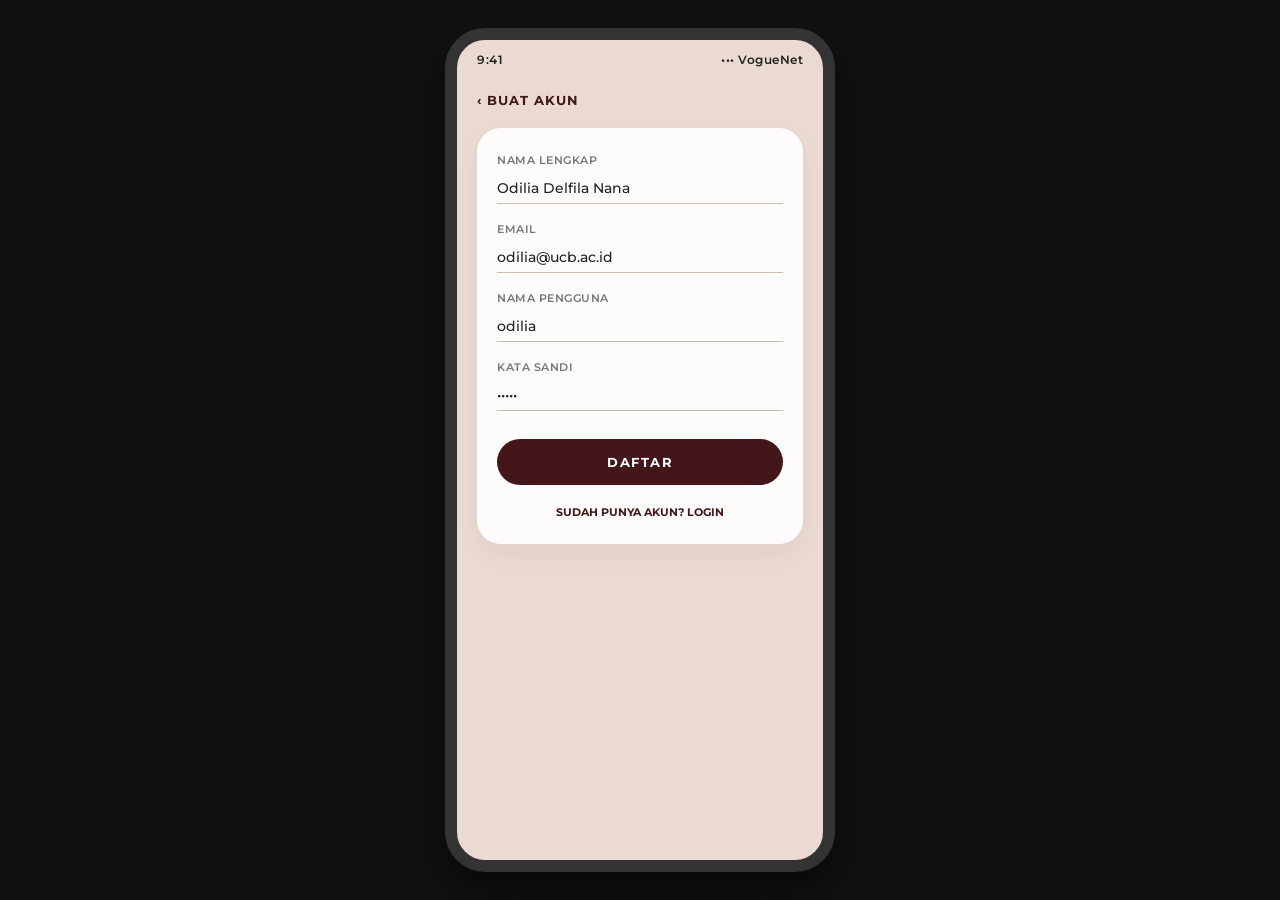
==== _!DOCTYPE html_.html @ 4b92748f "Add files via upload" ====
<!DOCTYPE html>
<html lang="id">
<head>
    <meta charset="UTF-8">
    <meta name="viewport" content="width=device-width, initial-scale=1.0">
    <title>VogueAura E-Commerce</title>
    <!-- Mengimpor Font Sesuai Desain Figma Premium -->
    <link rel="preconnect" href="https://fonts.googleapis.com">
    <link rel="preconnect" href="https://fonts.gstatic.com" crossorigin>
    <link href="https://fonts.googleapis.com/css2?family=Montserrat:wght@300;400;500;600;700&family=Playfair+Display:wght@400;600;700&display=swap" rel="stylesheet">
    
    <style>
        :root {
            --bg-color: #EADAD2;
            --primary-color: #43161A;
            --card-color: #ffffff;
            --text-dark: #222222;
            --text-muted: #777777;
            --font-serif: 'Playfair Display', serif;
            --font-sans: 'Montserrat', sans-serif;
        }

        * {
            box-sizing: border-box;
            margin: 0;
            padding: 0;
            font-family: var(--font-sans);
        }

        body {
            background-color: #111;
            display: flex;
            justify-content: center;
            align-items: center;
            min-height: 100vh;
        }

        /* Mockup Smartphone Frame */
        .phone-frame {
            width: 390px;
            height: 844px;
            background-color: var(--bg-color);
            border: 12px solid #333;
            border-radius: 40px;
            position: relative;
            overflow: hidden;
            display: flex;
            flex-direction: column;
            box-shadow: 0 20px 40px rgba(0,0,0,0.5);
        }

        /* Status Bar */
        .status-bar {
            padding: 12px 20px 5px 20px;
            display: flex;
            justify-content: space-between;
            font-size: 12px;
            font-weight: 600;
            color: var(--text-dark);
            z-index: 10;
            letter-spacing: 0.5px;
        }

        /* Container halaman dengan scroll internal */
        .page-content {
            flex-grow: 1;
            overflow-y: auto;
            padding: 20px;
            padding-bottom: 90px; 
        }

        .page-content::-webkit-scrollbar { width: 0px; }

        .page {
            display: none;
            flex-direction: column;
        }

        .page.active {
            display: flex;
        }

        /* --- UI COMPONENTS --- */
        .back-button {
            font-size: 13px;
            color: var(--primary-color);
            margin-bottom: 20px;
            font-weight: 700;
            cursor: pointer;
            text-transform: uppercase;
            letter-spacing: 1px;
            display: inline-block;
        }

        .logo-circle {
            width: 95px;
            height: 95px;
            background-color: var(--primary-color);
            border-radius: 50%;
            margin: 25px auto 15px auto;
            display: flex;
            justify-content: center;
            align-items: center;
            color: white;
            font-family: var(--font-serif);
            font-size: 36px;
            font-weight: 700;
        }

        .brand-name {
            text-align: center;
            font-family: var(--font-serif);
            font-size: 26px;
            color: var(--primary-color);
            letter-spacing: 2px;
            margin-bottom: 30px;
            font-weight: 700;
        }

        .card-form {
            background-color: rgba(255, 255, 255, 0.92);
            padding: 25px 20px;
            border-radius: 24px;
            box-shadow: 0 10px 25px rgba(67, 22, 26, 0.05);
        }

        .form-group {
            margin-bottom: 18px;
        }

        .form-group label {
            font-size: 11px;
            color: var(--text-muted);
            display: block;
            margin-bottom: 6px;
            font-weight: 600;
            letter-spacing: 0.5px;
            text-transform: uppercase;
        }

        .form-group input, .form-group select {
            width: 100%;
            border: none;
            border-bottom: 1.5px solid #D1BDB0;
            background: transparent;
            padding: 6px 0;
            font-size: 14px;
            outline: none;
            color: var(--text-dark);
            font-weight: 500;
        }

        .btn-main {
            width: 100%;
            background-color: var(--primary-color);
            color: white;
            border: none;
            padding: 15px;
            border-radius: 25px;
            font-weight: 700;
            font-size: 13px;
            cursor: pointer;
            margin-top: 10px;
            letter-spacing: 1.5px;
            text-transform: uppercase;
        }

        .switch-link {
            text-align: center;
            margin-top: 20px;
            font-size: 11px;
            color: var(--primary-color);
            font-weight: 700;
            cursor: pointer;
            text-transform: uppercase;
        }

        /* BERANDA PEMBELI */
        .app-header {
            display: flex;
            justify-content: space-between;
            align-items: center;
            padding-bottom: 15px;
        }

        .app-header h2 {
            font-family: var(--font-serif);
            font-size: 20px;
            color: var(--primary-color);
            font-weight: 700;
        }

        .banner-koleksi {
            width: 100%;
            height: 150px;
            border-radius: 20px;
            background-image: linear-gradient(rgba(0,0,0,0.25), rgba(0,0,0,0.45)), url('https://images.unsplash.com/photo-1490481651871-ab68de25d43d?w=500');
            background-size: cover;
            background-position: center;
            position: relative;
            margin-bottom: 20px;
        }

        .banner-text {
            position: absolute;
            bottom: 15px;
            left: 15px;
            color: white;
        }
        .banner-text h3 { font-family: var(--font-serif); font-size: 18px; font-weight: 700; }

        .filter-tabs {
            display: flex;
            gap: 8px;
            margin-bottom: 20px;
        }

        .tab {
            padding: 6px 14px;
            border: 1px solid var(--primary-color);
            border-radius: 20px;
            font-size: 11px;
            font-weight: 700;
            background: transparent;
            color: var(--primary-color);
            cursor: pointer;
        }

        .tab.active {
            background-color: var(--primary-color);
            color: white;
        }

        .product-grid {
            display: grid;
            grid-template-columns: 1fr 1fr;
            gap: 15px;
        }

        .product-card {
            background: white;
            border-radius: 20px;
            overflow: hidden;
            position: relative;
            cursor: pointer;
        }

        .product-img {
            width: 100%;
            height: 140px;
            background-size: cover;
            background-position: center;
        }

        .product-info { padding: 12px; }
        .product-info h4 { font-size: 12px; margin-bottom: 4px; font-weight: 600; }
        .product-info p { font-size: 13px; font-weight: 700; color: var(--primary-color); }

        /* DETAIL PRODUK */
        .detail-img {
            width: 100%;
            height: 260px;
            border-radius: 20px;
            background-size: cover;
            background-position: center;
            margin-bottom: 15px;
        }

        .detail-title { font-family: var(--font-serif); font-size: 22px; color: var(--primary-color); margin-bottom: 5px; font-weight: 700; }
        .detail-price { font-size: 18px; font-weight: 700; margin-bottom: 12px; }
        .detail-desc { font-size: 12px; color: var(--text-muted); line-height: 1.6; margin-bottom: 15px; }

        /* METODE PEMBAYARAN */
        .payment-methods {
            display: flex;
            gap: 10px;
            margin-bottom: 20px;
        }

        .method-btn {
            flex: 1;
            padding: 12px;
            border: 1px solid var(--primary-color);
            border-radius: 12px;
            background: white;
            font-size: 11px;
            font-weight: 700;
            cursor: pointer;
        }

        .method-btn.active {
            background-color: var(--primary-color);
            color: white;
        }

        /* ================= MANAGEMENT ADMIN CSS ================= */
        .admin-scroll-menu {
            display: flex;
            gap: 15px;
            margin-bottom: 15px;
            font-size: 12px;
            border-bottom: 1px solid rgba(0,0,0,0.05);
            padding-bottom: 5px;
            font-weight: 600;
        }

        .admin-menu-item { 
            color: var(--text-muted); 
            cursor: pointer; 
            white-space: nowrap; 
            padding-bottom: 5px; 
        }
        .admin-menu-item.active { 
            color: var(--primary-color); 
            font-weight: 700; 
            border-bottom: 2px solid var(--primary-color); 
        }

        .stat-card { background: white; border-radius: 20px; padding: 15px; margin-bottom: 15px; }
        .stat-value { font-size: 24px; font-weight: 700; color: var(--primary-color); margin-top: 5px; }
        
        .tx-item { display: flex; justify-content: space-between; align-items: center; padding: 12px 0; border-bottom: 1px solid #f8f8f8; }
        .tx-avatar { width: 34px; height: 34px; background-color: var(--primary-color); color: white; border-radius: 50%; display: flex; justify-content: center; align-items: center; font-size: 12px; font-weight: 700; }

        /* FIXED BOTTOM NAVIGATION BAR */
        .bottom-nav {
            position: absolute;
            bottom: 0;
            left: 0;
            width: 100%;
            height: 65px;
            background-color: var(--primary-color);
            display: none;
            justify-content: space-around;
            align-items: center;
            border-bottom-left-radius: 28px;
            border-bottom-right-radius: 28px;
            z-index: 100;
        }

        .nav-item { color: rgba(255,255,255,0.45); font-size: 20px; cursor: pointer; font-weight: 600; }
        .nav-item.active { color: white; }
        .nav-text-btn { font-size: 12px; text-transform: uppercase; letter-spacing: 1px; font-weight: 700; }
    </style>
</head>
<body>

    <div class="phone-frame">
        <!-- Status Bar -->
        <div class="status-bar">
            <span>9:41</span>
            <span>••• VogueNet</span>
        </div>

        <div class="page-content">

            <!-- ================= PAGE 1: REGISTER ================= -->
            <div id="page-register" class="page active">
                <div class="back-button">‹ Buat Akun</div>
                <div class="card-form">
                    <div class="form-group"><label>Nama Lengkap</label><input type="text" value="Odilia Delfila Nana"></div>
                    <div class="form-group"><label>Email</label><input type="email" value="odilia@ucb.ac.id"></div>
                    <div class="form-group"><label>Nama Pengguna</label><input type="text" value="odilia"></div>
                    <div class="form-group"><label>Kata Sandi</label><input type="password" value="12345"></div>
                    <button class="btn-main" onclick="navigateTo('page-login')">Daftar</button>
                    <div class="switch-link" onclick="navigateTo('page-login')">Sudah Punya Akun? Login</div>
                </div>
            </div>

            <!-- ================= PAGE 2: LOGIN ================= -->
            <div id="page-login" class="page">
                <div class="logo-circle">VA</div>
                <div class="brand-name">VogueAura</div>
                <div class="card-form">
                    <div class="form-group">
                        <label>Nama Pengguna</label>
                        <input type="text" id="login-username" placeholder="Masukkan 'admin' atau 'odilia'" value="odilia">
                    </div>
                    <div class="form-group">
                        <label>Kata Sandi</label>
                        <input type="password" value="12345">
                    </div>
                    <button class="btn-main" onclick="prosesLogin()">LOGIN</button>
                    <div class="switch-link" onclick="navigateTo('page-register')">Buat Akun</div>
                </div>
            </div>

            <!-- ================= PAGE 3: BERANDA ================= -->
            <div id="page-beranda" class="page">
                <div class="app-header">
                    <span style="font-size: 22px; color: var(--primary-color);">≡</span>
                    <h2>BERANDA</h2>
                    <span style="font-size: 20px; color: var(--primary-color);">⌕</span>
                </div>
                <div class="banner-koleksi">
                    <div class="banner-text">
                        <h3>Koleksi Eksklusif</h3>
                    </div>
                </div>
                <div class="filter-tabs">
                    <button class="tab active">POPULER</button>
                    <button class="tab">BARU</button>
                </div>
                
                <div class="product-grid">
                    <div class="product-card" onclick="bukaDetail('Gaun Midi Bunga', 'Rp. 580.000', 'https://images.unsplash.com/photo-1612336307429-8a898d10e223?w=400')">
                        <div class="product-img" style="background-image: url('https://images.unsplash.com/photo-1612336307429-8a898d10e223?w=400');"></div>
                        <div class="product-info"><h4>Gaun Midi Bunga</h4><p>Rp. 580.000</p></div>
                    </div>
                    <div class="product-card" onclick="bukaDetail('Set Blazer Klasik', 'Rp. 825.000', 'https://images.unsplash.com/photo-1593030761757-71fae45fa0e7?w=400')">
                        <div class="product-img" style="background-image: url('https://images.unsplash.com/photo-1593030761757-71fae45fa0e7?w=400');"></div>
                        <div class="product-info"><h4>Set Blazer Klasik</h4><p>Rp. 825.000</p></div>
                    </div>
                </div>
            </div>

            <!-- ================= PAGE 4: DETAIL PRODUK ================= -->
            <div id="page-detail" class="page">
                <div class="back-button" onclick="navigateTo('page-beranda')">‹ Kembali</div>
                <div id="detail-img-box" class="detail-img"></div>
                <div id="detail-title-text" class="detail-title">Nama Produk</div>
                <div id="detail-price-text" class="detail-price">Harga</div>
                <p class="detail-desc">Material kain premium pilihan dengan pengerjaan jahitan yang sangat rapi. Memberikan siluet anggun sekaligus nyaman dipakai.</p>
                
                <div class="card-form" style="padding: 15px; margin-bottom: 15px;">
                    <div class="form-group"><label>Pilih Ukuran</label><select><option>M</option><option>L</option></select></div>
                    <div class="form-group"><label>Jumlah Pembelian</label><input type="number" id="detail-qty" value="1" min="1"></div>
                </div>
                <button class="btn-main" onclick="tambahKeKeranjang()">TAMBAH KE KERANJANG</button>
            </div>

            <!-- ================= PAGE 5: KERANJANG BELANJA ================= -->
            <div id="page-keranjang" class="page">
                <div class="back-button" onclick="navigateTo('page-beranda')">‹ Belanja Lagi</div>
                <div class="card-form" style="margin-bottom: 20px;">
                    <h4 id="cart-item-title" style="font-size: 13px; font-weight: 700;">Belum Ada Produk</h4>
                    <p id="cart-item-qty" style="font-size: 12px; color: var(--text-muted); margin-bottom: 15px;">Jumlah: 0</p>
                    <hr style="border: 0; border-top: 1px solid #e2d3cb; margin-bottom: 15px;">
                    <div style="display: flex; justify-content: space-between; font-size: 12px; margin-bottom: 6px;"><span>Subtotal Produk</span><span id="cart-subtotal">Rp. 0</span></div>
                    <div style="display: flex; justify-content: space-between; font-size: 12px; margin-bottom: 6px;"><span>Biaya Pengiriman</span><span>Rp. 15.000</span></div>
                    <div style="display: flex; justify-content: space-between; font-size: 14px; font-weight: 700; margin-top: 12px; border-top: 1px dashed #ccc; padding-top: 10px;"><span>Total Tagihan</span><span id="cart-total">Rp. 0</span></div>
                </div>
                <button class="btn-main" id="btn-checkout-akses" onclick="navigateTo('page-pembayaran')" disabled style="opacity: 0.5;">LANJUT KE PEMBAYARAN</button>
            </div>

            <!-- ================= PAGE 6: PEMBAYARAN ================= -->
            <div id="page-pembayaran" class="page">
                <div class="back-button" onclick="navigateTo('page-keranjang')">‹ Kembali</div>
                <div class="payment-methods">
                    <button class="method-btn active">Google Pay</button>
                </div>
                <div class="card-form">
                    <div class="form-group"><label>Nomor Akun Pembayaran</label><input type="text" value="G-PAY-9831-2941"></div>
                    <div class="form-group"><label>Nama Penerima</label><input type="text" value="Odilia Delfila Nana"></div>
                    <div class="form-group"><label>Alamat Lengkap</label><input type="text" value="Kota Kupang, NTT"></div>
                    <button class="btn-main" onclick="selesaiTransaksi()">KONFIRMASI & SELESAI</button>
                </div>
            </div>

            <!-- ================= PAGE 7: DASHBOARD ADMIN ================= -->
            <div id="page-admin" class="page">
                <div class="app-header">
                    <h2 style="font-size: 18px; font-family: var(--font-serif);">VogueAura ADMIN</h2>
                    <span style="font-size: 16px;">🔔</span>
                </div>
                
                <div class="admin-scroll-menu">
                    <div id="sub-menu-dashboard" class="admin-menu-item active" onclick="switchSubAdmin('dashboard')">Ikhtisar Dasbor</div>
                    <div id="sub-menu-stok" class="admin-menu-item" onclick="switchSubAdmin('stok')">Kelola Stok</div>
                    <div id="sub-menu-laporan" class="admin-menu-item" onclick="switchSubAdmin('laporan')">Laporan Keuangan</div>
                </div>

                <!-- SUB-PAGE ADMIN 1: OVERVIEW -->
                <div id="admin-sub-dashboard" class="admin-sub-content">
                    <div class="stat-card">
                        <div style="display: flex; justify-content: space-between; font-size: 11px; font-weight:600; color: var(--text-muted);"><span>TOTAL PENJUALAN</span><span style="color: green;">+12%</span></div>
                        <div class="stat-value" id="admin-penjualan-text">Rp. 28.535.000</div>
                    </div>
                    
                    <div class="stat-card" style="border-left: 4px solid var(--primary-color);">
                        <h5 style="font-size: 12px; font-weight:700; color: var(--primary-color);" id="alert-title-stok">⚠️ Notifikasi Stok</h5>
                        <p style="font-size: 11px; color: var(--text-muted); margin-top: 2px;" id="stok-alert-text">Stok Set Blazer Klasik sisa 3 pcs (Kritis).</p>
                    </div>

                    <div class="card-form" style="background: white; padding: 15px;">
                        <h4 style="font-size: 12px; margin-bottom: 12px; font-weight:700; color: var(--primary-color);">Riwayat Masuk Transaksi (6 Orang)</h4>
                        <div id="admin-tx-list">
                            <!-- 5 Data Awal dengan Nama yang Ditentukan (Data ke-6 ditambahkan dinamis saat checkout atau langsung tampil) -->
                            <div class="tx-item">
                                <div style="display: flex; gap: 10px; align-items: center;">
                                    <div class="tx-avatar">I</div>
                                    <div>
                                        <h6 style="font-size:12px; font-weight:600;">Intan Ndolu</h6>
                                        <p style="font-size:10px; color:gray;">Set Blazer Klasik - #ORD-4820</p>
                                    </div>
                                </div>
                                <div style="text-align: right;">
                                    <h6 style="font-size:12px; font-weight:700;">Rp. 840.000</h6>
                                    <p style="font-size:10px; color: green; font-weight: 700;">Lunas</p>
                                </div>
                            </div>
                            <div class="tx-item">
                                <div style="display: flex; gap: 10px; align-items: center;">
                                    <div class="tx-avatar">E</div>
                                    <div>
                                        <h6 style="font-size:12px; font-weight:600;">Egriani Malelak</h6>
                                        <p style="font-size:10px; color:gray;">Gaun Midi Bunga - #ORD-4819</p>
                                    </div>
                                </div>
                                <div style="text-align: right;">
                                    <h6 style="font-size:12px; font-weight:700;">Rp. 595.000</h6>
                                    <p style="font-size:10px; color: green; font-weight: 700;">Lunas</p>
                                </div>
                            </div>
                            <div class="tx-item">
                                <div style="display: flex; gap: 10px; align-items: center;">
                                    <div class="tx-avatar">T</div>
                                    <div>
                                        <h6 style="font-size:12px; font-weight:600;">Treshly Taopan</h6>
                                        <p style="font-size:10px; color:gray;">Set Blazer Klasik - #ORD-4818</p>
                                    </div>
                                </div>
                                <div style="text-align: right;">
                                    <h6 style="font-size:12px; font-weight:700;">Rp. 840.000</h6>
                                    <p style="font-size:10px; color: green; font-weight: 700;">Lunas</p>
                                </div>
                            </div>
                            <div class="tx-item">
                                <div style="display: flex; gap: 10px; align-items: center;">
                                    <div class="tx-avatar">I</div>
                                    <div>
                                        <h6 style="font-size:12px; font-weight:600;">Imelda Baimetan</h6>
                                        <p style="font-size:10px; color:gray;">Gaun Midi Bunga - #ORD-4817</p>
                                    </div>
                                </div>
                                <div style="text-align: right;">
                                    <h6 style="font-size:12px; font-weight:700;">Rp. 595.000</h6>
                                    <p style="font-size:10px; color: green; font-weight: 700;">Lunas</p>
                                </div>
                            </div>
                            <div class="tx-item">
                                <div style="display: flex; gap: 10px; align-items: center;">
                                    <div class="tx-avatar">P</div>
                                    <div>
                                        <h6 style="font-size:12px; font-weight:600;">Paula Fuah</h6>
                                        <p style="font-size:10px; color:gray;">Set Blazer Klasik - #ORD-4816</p>
                                    </div>
                                </div>
                                <div style="text-align: right;">
                                    <h6 style="font-size:12px; font-weight:700;">Rp. 840.000</h6>
                                    <p style="font-size:10px; color: green; font-weight: 700;">Lunas</p>
                                </div>
                            </div>
                        </div>
                    </div>
                </div>

                <!-- SUB-PAGE ADMIN 2: KELOLA STOK -->
                <div id="admin-sub-stok" class="admin-sub-content" style="display: none;">
                    <div class="card-form" style="background: white; padding: 15px;">
                        <h4 style="font-size: 13px; margin-bottom: 15px; font-weight:700; color: var(--primary-color);">Ubah Jumlah Sediaan Barang</h4>
                        <div style="display: flex; justify-content: space-between; align-items: center; margin-bottom: 12px; border-bottom: 1px solid #f0e6e1; padding-bottom: 8px;">
                            <span style="font-size: 12px; font-weight: 600;">Gaun Midi Bunga</span>
                            <input type="number" id="stok-gaun" value="14" style="width: 60px; text-align: center; font-weight:700; border: 1px solid #ccc; border-radius: 6px; padding: 3px;">
                        </div>
                        <div style="display: flex; justify-content: space-between; align-items: center; margin-bottom: 12px; border-bottom: 1px solid #f0e6e1; padding-bottom: 8px;">
                            <span style="font-size: 12px; font-weight: 600;">Set Blazer Klasik</span>
                            <input type="number" id="stok-blazer" value="3" style="width: 60px; text-align: center; font-weight:700; border: 1px solid #ccc; border-radius: 6px; padding: 3px;">
                        </div>
                        <button class="btn-main" onclick="simpanStok()" style="padding: 10px; font-size: 11px;">SIMPAN PERUBAHAN</button>
                    </div>
                </div>

                <!-- SUB-PAGE ADMIN 3: LAPORAN -->
                <div id="admin-sub-laporan" class="admin-sub-content" style="display: none;">
                    <div class="stat-card" style="text-align: center;">
                        <p style="font-size: 12px; color: var(--text-muted); font-weight:600; margin-bottom: 15px;">GRAFIK OMSET BULANAN</p>
                        <div style="display: flex; justify-content: space-around; align-items: flex-end; height: 110px; padding: 10px; background: #faf5f2; border-radius: 12px;">
                            <div style="width: 25px; height: 45%; background: #c5a89e; border-radius: 4px 4px 0 0;"><span style="font-size: 8px; font-weight:600; color: white; display: block; margin-top: -15px;">Mei</span></div>
                            <div style="width: 25px; height: 85%; background: var(--primary-color); border-radius: 4px 4px 0 0;"><span style="font-size: 8px; font-weight:700; color: white; display: block; margin-top: -15px;">Juni</span></div>
                        </div>
                    </div>
                </div>
            </div>

        </div> <!-- Tutup Page Content -->

        <!-- FIXED BOTTOM NAVIGATION BAR -->
        <div id="global-nav" class="bottom-nav">
            <span class="nav-item active" id="nav-btn-home" onclick="clickNav('home')">⌂</span>
            <span class="nav-item" id="nav-btn-cart" onclick="clickNav('cart')">🛒</span>
            <span class="nav-item nav-text-btn" onclick="clickNav('logout')">Keluar 👤</span>
        </div>

    </div>

    <!-- LOGIC SYSTEM CONTROLLER -->
    <script>
        let produkTerpilih = { nama: '', harga: 0, img: '' };
        let keranjang = { nama: '', hargaSatuan: 0, qty: 0, total: 0 };
        let totalPenjualanAdmin = 28535000; 

        function navigateTo(pageId) {
            const pages = document.querySelectorAll('.page');
            pages.forEach(p => p.classList.remove('active'));
            
            document.getElementById(pageId).classList.add('active');

            const bottomNav = document.getElementById('global-nav');
            if (pageId === 'page-register' || pageId === 'page-login') {
                bottomNav.style.display = 'none';
            } else {
                bottomNav.style.display = 'flex';
            }
        }

        function prosesLogin() {
            const user = document.getElementById('login-username').value.trim().toLowerCase();
            
            if (user === 'admin') {
                navigateTo('page-admin');
                document.getElementById('nav-btn-home').style.display = 'none';
                document.getElementById('nav-btn-cart').style.display = 'none';
                switchSubAdmin('dashboard'); 
            } else {
                navigateTo('page-beranda');
                document.getElementById('nav-btn-home').style.display = 'inline';
                document.getElementById('nav-btn-cart').style.display = 'inline';
                resetNavHighlight('home');
            }
        }

        function bukaDetail(nama, harga, imgUrl) {
            produkTerpilih.nama = nama;
            produkTerpilih.harga = parseInt(harga.replace(/[^0-9]/g, ''));
            produkTerpilih.img = imgUrl;

            document.getElementById('detail-title-text').innerText = nama;
            document.getElementById('detail-price-text').innerText = harga;
            document.getElementById('detail-img-box').style.backgroundImage = `url('${imgUrl}')`;
            document.getElementById('detail-qty').value = 1;

            navigateTo('page-detail');
        }

        function tambahKeKeranjang() {
            const qty = parseInt(document.getElementById('detail-qty').value);
            keranjang.nama = produkTerpilih.nama;
            keranjang.hargaSatuan = produkTerpilih.harga;
            keranjang.qty = qty;
            keranjang.total = produkTerpilih.harga * qty;

            document.getElementById('cart-item-title').innerText = keranjang.nama;
            document.getElementById('cart-item-qty').innerText = "Jumlah: " + qty + " pcs";
            document.getElementById('cart-subtotal').innerText = "Rp. " + keranjang.total.toLocaleString('id-ID');
            document.getElementById('cart-total').innerText = "Rp. " + (keranjang.total + 15000).toLocaleString('id-ID');

            const btnCheckout = document.getElementById('btn-checkout-akses');
            btnCheckout.removeAttribute('disabled');
            btnCheckout.style.opacity = '1';

            navigateTo('page-keranjang');
            resetNavHighlight('cart');
        }

        function selesaiTransaksi() {
            alert('Pembayaran Berhasil! Data pesanan langsung diteruskan ke Dasbor Admin.');
            
            totalPenjualanAdmin += (keranjang.total + 15000);
            document.getElementById('admin-penjualan-text').innerText = "Rp. " + totalPenjualanAdmin.toLocaleString('id-ID');

            const txList = document.getElementById('admin-tx-list');
            const dataBaru = `
                <div class="tx-item">
                    <div style="display: flex; gap: 10px; align-items: center;">
                        <div class="tx-avatar" style="background-color: #43161A;">O</div>
                        <div>
                            <h6 style="font-size:12px; font-weight:600;">Odilia Delfila Nana</h6>
                            <p style="font-size:10px; color:gray;">${keranjang.nama} - #ORD-4821</p>
                        </div>
                    </div>
                    <div style="text-align: right;">
                        <h6 style="font-size:12px; font-weight:700;">Rp. ${(keranjang.total + 15000).toLocaleString('id-ID')}</h6>
                        <p style="font-size:10px; color: green; font-weight:700;">Lunas</p>
                    </div>
                </div>
            `;
            txList.insertAdjacentHTML('afterbegin', dataBaru);

            // Reset Keranjang
            document.getElementById('cart-item-title').innerText = "Belum Ada Produk";
            document.getElementById('cart-item-qty').innerText = "Jumlah: 0";
            document.getElementById('cart-subtotal').innerText = "Rp. 0";
            document.getElementById('cart-total').innerText = "Rp. 0";
            const btnCheckout = document.getElementById('btn-checkout-akses');
            btnCheckout.setAttribute('disabled', 'true');
            btnCheckout.style.opacity = '0.5';

            navigateTo('page-beranda');
            resetNavHighlight('home');
        }

        function switchSubAdmin(subMenu) {
            const subContents = document.querySelectorAll('.admin-sub-content');
            subContents.forEach(c => {
                c.style.display = 'none';
            });
            
            const menuItems = document.querySelectorAll('.admin-scroll-menu .admin-menu-item');
            menuItems.forEach(i => {
                i.classList.remove('active');
            });

            if (subMenu === 'dashboard') {
                document.getElementById('admin-sub-dashboard').style.display = 'block';
                document.getElementById('sub-menu-dashboard').classList.add('active');
            } else if (subMenu === 'stok') {
                document.getElementById('admin-sub-stok').style.display = 'block';
                document.getElementById('sub-menu-stok').classList.add('active');
            } else if (subMenu === 'laporan') {
                document.getElementById('admin-sub-laporan').style.display = 'block';
                document.getElementById('sub-menu-laporan').classList.add('active');
            }
        }

        function simpanStok() {
            const gaun = document.getElementById('stok-gaun').value;
            const blazer = document.getElementById('stok-blazer').value;
            alert(`Stok disimpan!\nGaun: ${gaun} pcs\nBlazer: ${blazer} pcs`);

            const alertTitle = document.getElementById('alert-title-stok');
            const alertText = document.getElementById('stok-alert-text');

            if (parseInt(gaun) < 5 || parseInt(blazer) < 5) {
                alertTitle.innerText = "⚠️ Peringatan Stok Kritis!";
                alertText.innerText = "Bahaya! Stok sediaan barang kurang dari 5 pcs. Segera restok.";
                alertText.style.color = "#43161A";
            } else {
                alertTitle.innerText = "✅ Stok Aman";
                alertText.innerText = "Seluruh jumlah ketersediaan produk fashion dalam kondisi mencukupi.";
                alertText.style.color = "green";
            }
            switchSubAdmin('dashboard');
        }

        function resetNavHighlight(activeMenu) {
            const items = document.querySelectorAll('.nav-item');
            items.forEach(i => i.classList.remove('active'));
            if (activeMenu === 'home') items[0].classList.add('active');
            if (activeMenu === 'cart') items[1].classList.add('active');
        }

        function clickNav(menu) {
            if (menu === 'home') {
                navigateTo('page-beranda');
                resetNavHighlight('home');
            } else if (menu === 'cart') {
                navigateTo('page-keranjang');
                resetNavHighlight('cart');
            } else if (menu === 'logout') {
                navigateTo('page-login');
            }
        }
    </script>
</body>
</html>
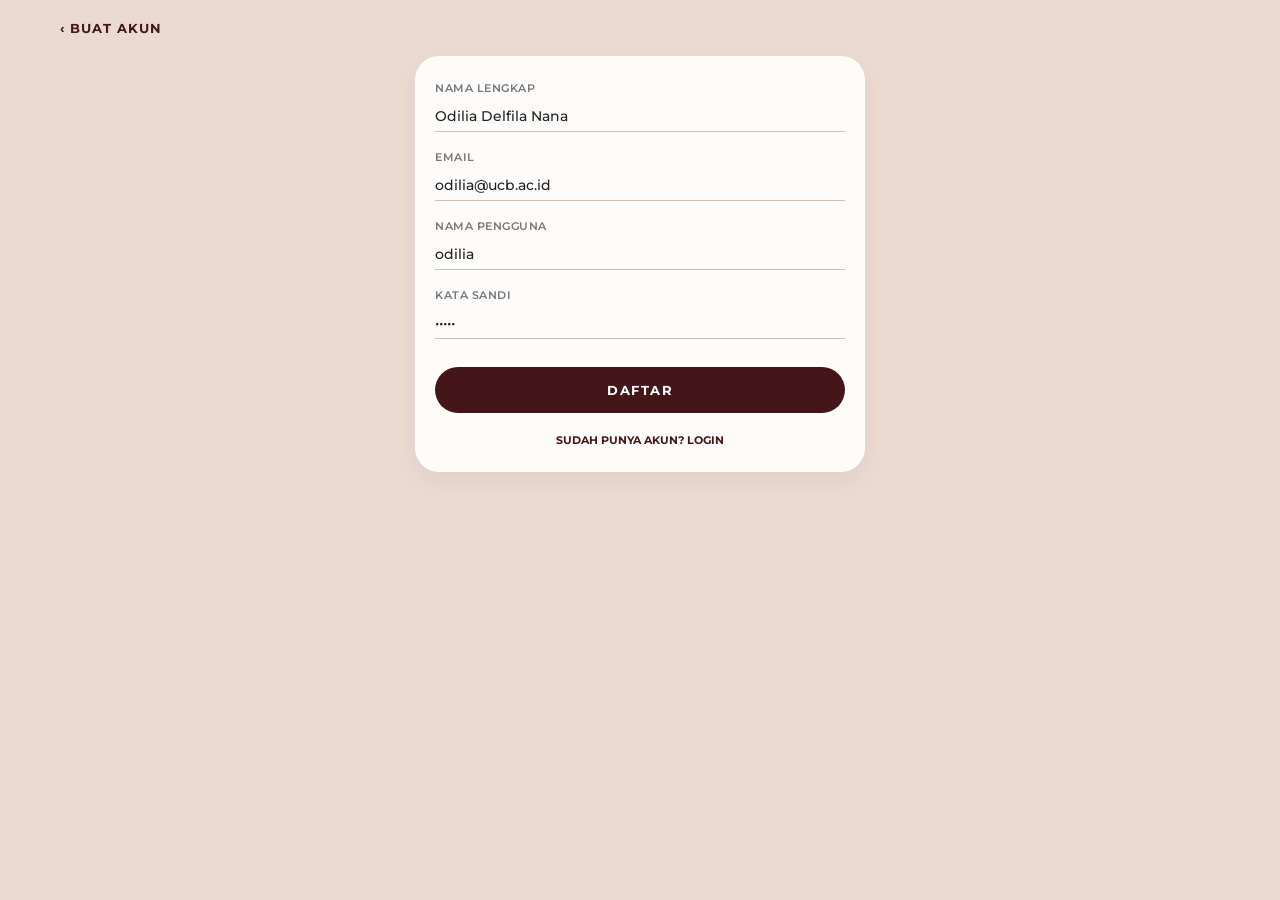
==== commit 245e9265: "Add files via upload" ====
--- a/_!DOCTYPE html_.html
+++ b/_!DOCTYPE html_.html
@@ -4,12 +4,17 @@
     <meta charset="UTF-8">
     <meta name="viewport" content="width=device-width, initial-scale=1.0">
     <title>VogueAura E-Commerce</title>
-    <!-- Mengimpor Font Sesuai Desain Figma Premium -->
+    
+    <!-- Bagian Kode Logo -->
+    <link rel="icon" type="image/png" href="aura-logo.png">
+    
+    <!-- Mengimpor Font Premium -->
     <link rel="preconnect" href="https://fonts.googleapis.com">
     <link rel="preconnect" href="https://fonts.gstatic.com" crossorigin>
     <link href="https://fonts.googleapis.com/css2?family=Montserrat:wght@300;400;500;600;700&family=Playfair+Display:wght@400;600;700&display=swap" rel="stylesheet">
     
     <style>
+        /* --- RESET & VARIABLES --- */
         :root {
             --bg-color: #EADAD2;
             --primary-color: #43161A;
@@ -19,7 +24,7 @@
             --font-serif: 'Playfair Display', serif;
             --font-sans: 'Montserrat', sans-serif;
         }
-
+        
         * {
             box-sizing: border-box;
             margin: 0;
@@ -27,60 +32,56 @@
             font-family: var(--font-sans);
         }
 
+        /* --- BASE STYLES (Tampilan Dasar / Mobile-First) --- */
         body {
-            background-color: #111;
-            display: flex;
-            justify-content: center;
-            align-items: center;
+            background-color: var(--bg-color);
+            color: var(--text-dark);
             min-height: 100vh;
-        }
-
-        /* Mockup Smartphone Frame */
-        .phone-frame {
-            width: 390px;
-            height: 844px;
-            background-color: var(--bg-color);
-            border: 12px solid #333;
-            border-radius: 40px;
-            position: relative;
-            overflow: hidden;
             display: flex;
             flex-direction: column;
-            box-shadow: 0 20px 40px rgba(0,0,0,0.5);
-        }
-
-        /* Status Bar */
-        .status-bar {
-            padding: 12px 20px 5px 20px;
-            display: flex;
-            justify-content: space-between;
-            font-size: 12px;
-            font-weight: 600;
-            color: var(--text-dark);
-            z-index: 10;
-            letter-spacing: 0.5px;
-        }
-
-        /* Container halaman dengan scroll internal */
-        .page-content {
+        }
+
+        /* Container utama sekarang memenuhi layar, namun memiliki batas maksimal di layar super lebar agar tidak terlalu melar */
+        .app-container {
+            width: 100%;
+            max-width: 1200px; 
+            margin: 0 auto;
+            padding: 20px;
+            padding-bottom: 90px; /* Jarak aman di mobile agar tidak tertutup nav */
             flex-grow: 1;
-            overflow-y: auto;
-            padding: 20px;
-            padding-bottom: 90px; 
-        }
-
-        .page-content::-webkit-scrollbar { width: 0px; }
-
+            display: flex;
+            flex-direction: column;
+        }
+        
         .page {
             display: none;
             flex-direction: column;
-        }
-
+            width: 100%;
+        }
         .page.active {
             display: flex;
         }
 
-        /* --- UI COMPONENTS --- */
+        /* --- NAVIGATION BAR --- */
+        /* Di HP: Navigasi nempel di bawah layar */
+        .bottom-nav {
+            position: fixed;
+            bottom: 0;
+            left: 0;
+            width: 100%;
+            height: 65px;
+            background-color: var(--primary-color);
+            display: none; /* diatur lewat JS */
+            justify-content: space-around;
+            align-items: center;
+            z-index: 100;
+            box-shadow: 0 -2px 10px rgba(0,0,0,0.1);
+        }
+        .nav-item { color: rgba(255,255,255,0.45); font-size: 20px; cursor: pointer; font-weight: 600; }
+        .nav-item.active { color: white; }
+        .nav-text-btn { font-size: 12px; text-transform: uppercase; letter-spacing: 1px; font-weight: 700; }
+
+        /* --- UI COMPONENTS (Responsive) --- */
         .back-button {
             font-size: 13px;
             color: var(--primary-color);
@@ -91,7 +92,6 @@
             letter-spacing: 1px;
             display: inline-block;
         }
-
         .logo-circle {
             width: 95px;
             height: 95px;
@@ -106,7 +106,6 @@
             font-size: 36px;
             font-weight: 700;
         }
-
         .brand-name {
             text-align: center;
             font-family: var(--font-serif);
@@ -116,18 +115,18 @@
             margin-bottom: 30px;
             font-weight: 700;
         }
-
         .card-form {
             background-color: rgba(255, 255, 255, 0.92);
             padding: 25px 20px;
             border-radius: 24px;
             box-shadow: 0 10px 25px rgba(67, 22, 26, 0.05);
-        }
-
+            width: 100%;
+            max-width: 450px; /* Form login/register tetap proporsional di tengah */
+            margin: 0 auto;
+        }
         .form-group {
             margin-bottom: 18px;
         }
-
         .form-group label {
             font-size: 11px;
             color: var(--text-muted);
@@ -137,7 +136,6 @@
             letter-spacing: 0.5px;
             text-transform: uppercase;
         }
-
         .form-group input, .form-group select {
             width: 100%;
             border: none;
@@ -149,7 +147,6 @@
             color: var(--text-dark);
             font-weight: 500;
         }
-
         .btn-main {
             width: 100%;
             background-color: var(--primary-color);
@@ -164,7 +161,9 @@
             letter-spacing: 1.5px;
             text-transform: uppercase;
         }
-
+        .btn-main:hover {
+            opacity: 0.9;
+        }
         .switch-link {
             text-align: center;
             margin-top: 20px;
@@ -175,48 +174,46 @@
             text-transform: uppercase;
         }
 
-        /* BERANDA PEMBELI */
+        /* --- BERANDA & GRID PRODUK (Sangat Responsif) --- */
         .app-header {
             display: flex;
             justify-content: space-between;
             align-items: center;
             padding-bottom: 15px;
-        }
-
+            border-bottom: 1px solid rgba(67, 22, 26, 0.1);
+            margin-bottom: 20px;
+        }
         .app-header h2 {
             font-family: var(--font-serif);
-            font-size: 20px;
+            font-size: 22px;
             color: var(--primary-color);
             font-weight: 700;
         }
-
         .banner-koleksi {
             width: 100%;
-            height: 150px;
+            height: 180px;
             border-radius: 20px;
-            background-image: linear-gradient(rgba(0,0,0,0.25), rgba(0,0,0,0.45)), url('https://images.unsplash.com/photo-1490481651871-ab68de25d43d?w=500');
+            background-image: linear-gradient(rgba(0,0,0,0.2), rgba(0,0,0,0.4)), url('https://images.unsplash.com/photo-1490481651871-ab68de25d43d?w=1000');
             background-size: cover;
             background-position: center;
             position: relative;
-            margin-bottom: 20px;
-        }
-
+            margin-bottom: 25px;
+        }
         .banner-text {
             position: absolute;
-            bottom: 15px;
-            left: 15px;
+            bottom: 20px;
+            left: 20px;
             color: white;
         }
-        .banner-text h3 { font-family: var(--font-serif); font-size: 18px; font-weight: 700; }
-
+        .banner-text h3 { font-family: var(--font-serif); font-size: 22px; font-weight: 700; }
+        
         .filter-tabs {
             display: flex;
             gap: 8px;
             margin-bottom: 20px;
         }
-
         .tab {
-            padding: 6px 14px;
+            padding: 8px 18px;
             border: 1px solid var(--primary-color);
             border-radius: 20px;
             font-size: 11px;
@@ -225,58 +222,65 @@
             color: var(--primary-color);
             cursor: pointer;
         }
-
         .tab.active {
             background-color: var(--primary-color);
             color: white;
         }
 
+        /* Grid Produk yang otomatis berubah kolomnya tergantung lebar layar */
         .product-grid {
             display: grid;
-            grid-template-columns: 1fr 1fr;
+            grid-template-columns: repeat(2, 1fr); /* 2 Kolom di HP */
             gap: 15px;
         }
-
         .product-card {
             background: white;
             border-radius: 20px;
             overflow: hidden;
             position: relative;
             cursor: pointer;
-        }
-
+            transition: transform 0.2s;
+        }
+        .product-card:hover {
+            transform: translateY(-5px);
+        }
         .product-img {
             width: 100%;
-            height: 140px;
+            height: 180px;
             background-size: cover;
             background-position: center;
         }
-
-        .product-info { padding: 12px; }
-        .product-info h4 { font-size: 12px; margin-bottom: 4px; font-weight: 600; }
-        .product-info p { font-size: 13px; font-weight: 700; color: var(--primary-color); }
-
-        /* DETAIL PRODUK */
+        .product-info { padding: 15px; }
+        .product-info h4 { font-size: 13px; margin-bottom: 6px; font-weight: 600; }
+        .product-info p { font-size: 14px; font-weight: 700; color: var(--primary-color); }
+        
+        /* DETAIL PRODUK (Responsive) */
+        .detail-container {
+            display: flex;
+            flex-direction: column;
+            gap: 20px;
+        }
         .detail-img {
             width: 100%;
-            height: 260px;
+            height: 300px;
             border-radius: 20px;
             background-size: cover;
             background-position: center;
-            margin-bottom: 15px;
-        }
-
-        .detail-title { font-family: var(--font-serif); font-size: 22px; color: var(--primary-color); margin-bottom: 5px; font-weight: 700; }
-        .detail-price { font-size: 18px; font-weight: 700; margin-bottom: 12px; }
-        .detail-desc { font-size: 12px; color: var(--text-muted); line-height: 1.6; margin-bottom: 15px; }
-
-        /* METODE PEMBAYARAN */
+        }
+        .detail-content {
+            display: flex;
+            flex-direction: column;
+        }
+        .detail-title { font-family: var(--font-serif); font-size: 24px; color: var(--primary-color); margin-bottom: 5px; font-weight: 700; }
+        .detail-price { font-size: 20px; font-weight: 700; margin-bottom: 12px; }
+        .detail-desc { font-size: 13px; color: var(--text-muted); line-height: 1.6; margin-bottom: 20px; }
+        
+        /* PEMBAYARAN */
         .payment-methods {
             display: flex;
             gap: 10px;
             margin-bottom: 20px;
         }
-
         .method-btn {
             flex: 1;
             padding: 12px;
@@ -287,312 +291,302 @@
             font-weight: 700;
             cursor: pointer;
         }
-
         .method-btn.active {
             background-color: var(--primary-color);
             color: white;
         }
-
-        /* ================= MANAGEMENT ADMIN CSS ================= */
+        
+        /* MANAGEMENT ADMIN */
         .admin-scroll-menu {
             display: flex;
-            gap: 15px;
-            margin-bottom: 15px;
-            font-size: 12px;
+            gap: 20px;
+            margin-bottom: 20px;
+            font-size: 13px;
             border-bottom: 1px solid rgba(0,0,0,0.05);
-            padding-bottom: 5px;
+            padding-bottom: 8px;
             font-weight: 600;
         }
-
         .admin-menu-item { 
             color: var(--text-muted); 
             cursor: pointer; 
             white-space: nowrap; 
-            padding-bottom: 5px; 
+            padding-bottom: 8px; 
         }
         .admin-menu-item.active { 
             color: var(--primary-color); 
             font-weight: 700; 
             border-bottom: 2px solid var(--primary-color); 
         }
-
-        .stat-card { background: white; border-radius: 20px; padding: 15px; margin-bottom: 15px; }
-        .stat-value { font-size: 24px; font-weight: 700; color: var(--primary-color); margin-top: 5px; }
+        .admin-dashboard-grid {
+            display: grid;
+            grid-template-columns: 1fr;
+            gap: 15px;
+        }
+        .stat-card { background: white; border-radius: 20px; padding: 20px; }
+        .stat-value { font-size: 26px; font-weight: 700; color: var(--primary-color); margin-top: 5px; }
         
         .tx-item { display: flex; justify-content: space-between; align-items: center; padding: 12px 0; border-bottom: 1px solid #f8f8f8; }
-        .tx-avatar { width: 34px; height: 34px; background-color: var(--primary-color); color: white; border-radius: 50%; display: flex; justify-content: center; align-items: center; font-size: 12px; font-weight: 700; }
-
-        /* FIXED BOTTOM NAVIGATION BAR */
-        .bottom-nav {
-            position: absolute;
-            bottom: 0;
-            left: 0;
-            width: 100%;
-            height: 65px;
-            background-color: var(--primary-color);
-            display: none;
-            justify-content: space-around;
-            align-items: center;
-            border-bottom-left-radius: 28px;
-            border-bottom-right-radius: 28px;
-            z-index: 100;
-        }
-
-        .nav-item { color: rgba(255,255,255,0.45); font-size: 20px; cursor: pointer; font-weight: 600; }
-        .nav-item.active { color: white; }
-        .nav-text-btn { font-size: 12px; text-transform: uppercase; letter-spacing: 1px; font-weight: 700; }
+        .tx-avatar { width: 36px; height: 36px; background-color: var(--primary-color); color: white; border-radius: 50%; display: flex; justify-content: center; align-items: center; font-size: 12px; font-weight: 700; }
+
+        /* ====================================================
+           MEDIA QUERIES: LAYOUT PENYESUAIAN DESKTOP (Layar Lebar)
+           ==================================================== */
+        @media (min-width: 768px) {
+            /* 1. Grid Produk Menjadi 4 Kolom di Laptop/Desktop */
+            .product-grid {
+                grid-template-columns: repeat(4, 1fr);
+                gap: 20px;
+            }
+
+            /* 2. Banner Atas Menjadi Lebih Lebar dan Mewah */
+            .banner-koleksi {
+                height: 250px;
+            }
+
+            /* 3. Detail Produk Menjadi Kiri-Kanan (Split Screen) */
+            .detail-container {
+                flex-direction: row;
+                gap: 40px;
+                align-items: flex-start;
+            }
+            .detail-img {
+                flex: 1;
+                height: 450px;
+            }
+            .detail-content {
+                flex: 1;
+            }
+
+            /* 4. Dasbor Admin Menjadi Grid 2 Kolom */
+            .admin-dashboard-grid {
+                grid-template-columns: 1fr 1fr;
+                gap: 20px;
+            }
+
+            /* 5. Navigasi Bawah Menempel di Sisi Atas Layar (Seperti Website Desktop Profesional) */
+            .bottom-nav {
+                position: static; /* Lepas dari penempel bawah */
+                height: 70px;
+                background-color: var(--primary-color);
+                display: none; /* Diatur JS */
+                order: -1; /* Pindahkan posisi ke paling atas halaman */
+                padding: 0 40px;
+                margin-bottom: 20px;
+                border-radius: 15px;
+            }
+            
+            .app-container {
+                padding-bottom: 20px; /* Kembalikan padding normal karena nav tidak lagi di bawah */
+            }
+        }
     </style>
 </head>
 <body>
 
-    <div class="phone-frame">
-        <!-- Status Bar -->
-        <div class="status-bar">
-            <span>9:41</span>
-            <span>••• VogueNet</span>
+    <!-- CONTAINER UTAMA (Selalu Responsif) -->
+    <div class="app-container">
+        
+        <!-- TOP NAVIGATION BAR (Desktop) / BOTTOM (Mobile) -->
+        <div id="global-nav" class="bottom-nav">
+            <span class="nav-item active" id="nav-btn-home" onclick="clickNav('home')">⌂ Beranda</span>
+            <span class="nav-item" id="nav-btn-cart" onclick="clickNav('cart')">🛒 Keranjang</span>
+            <span class="nav-item nav-text-btn" onclick="clickNav('logout')">Keluar 👤</span>
         </div>
 
-        <div class="page-content">
-
-            <!-- ================= PAGE 1: REGISTER ================= -->
-            <div id="page-register" class="page active">
-                <div class="back-button">‹ Buat Akun</div>
-                <div class="card-form">
-                    <div class="form-group"><label>Nama Lengkap</label><input type="text" value="Odilia Delfila Nana"></div>
-                    <div class="form-group"><label>Email</label><input type="email" value="odilia@ucb.ac.id"></div>
-                    <div class="form-group"><label>Nama Pengguna</label><input type="text" value="odilia"></div>
-                    <div class="form-group"><label>Kata Sandi</label><input type="password" value="12345"></div>
-                    <button class="btn-main" onclick="navigateTo('page-login')">Daftar</button>
-                    <div class="switch-link" onclick="navigateTo('page-login')">Sudah Punya Akun? Login</div>
-                </div>
-            </div>
-
-            <!-- ================= PAGE 2: LOGIN ================= -->
-            <div id="page-login" class="page">
-                <div class="logo-circle">VA</div>
-                <div class="brand-name">VogueAura</div>
-                <div class="card-form">
-                    <div class="form-group">
-                        <label>Nama Pengguna</label>
-                        <input type="text" id="login-username" placeholder="Masukkan 'admin' atau 'odilia'" value="odilia">
+        <!-- AREA KONTEN -->
+        <!-- ================= PAGE 1: REGISTER ================= -->
+        <div id="page-register" class="page active">
+            <div class="back-button">‹ Buat Akun</div>
+            <div class="card-form">
+                <div class="form-group"><label>Nama Lengkap</label><input type="text" value="Odilia Delfila Nana"></div>
+                <div class="form-group"><label>Email</label><input type="email" value="odilia@ucb.ac.id"></div>
+                <div class="form-group"><label>Nama Pengguna</label><input type="text" value="odilia"></div>
+                <div class="form-group"><label>Kata Sandi</label><input type="password" value="12345"></div>
+                <button class="btn-main" onclick="navigateTo('page-login')">Daftar</button>
+                <div class="switch-link" onclick="navigateTo('page-login')">Sudah Punya Akun? Login</div>
+            </div>
+        </div>
+
+        <!-- ================= PAGE 2: LOGIN ================= -->
+        <div id="page-login" class="page">
+            <div class="logo-circle">VA</div>
+            <div class="brand-name">VogueAura</div>
+            <div class="card-form">
+                <div class="form-group">
+                    <label>Nama Pengguna</label>
+                    <input type="text" id="login-username" placeholder="Masukkan 'admin' atau 'odilia'" value="odilia">
+                </div>
+                <div class="form-group">
+                    <label>Kata Sandi</label>
+                    <input type="password" value="12345">
+                </div>
+                <button class="btn-main" onclick="prosesLogin()">LOGIN</button>
+                <div class="switch-link" onclick="navigateTo('page-register')">Buat Akun</div>
+            </div>
+        </div>
+
+        <!-- ================= PAGE 3: BERANDA ================= -->
+        <div id="page-beranda" class="page">
+            <div class="app-header">
+                <span style="font-size: 22px; color: var(--primary-color); cursor: pointer;">≡ Menu</span>
+                <h2>VOGUEAURA</h2>
+                <span style="font-size: 20px; color: var(--primary-color); cursor: pointer;">⌕ Cari</span>
+            </div>
+            
+            <div class="banner-koleksi">
+                <div class="banner-text">
+                    <h3>Koleksi Eksklusif Baru</h3>
+                </div>
+            </div>
+            
+            <div class="filter-tabs">
+                <button class="tab active">POPULER</button>
+                <button class="tab">BARU</button>
+            </div>
+            
+            <!-- Grid Produk (Otomatis 2 Kolom di HP, 4 Kolom di Laptop) -->
+            <div class="product-grid">
+                <div class="product-card" onclick="bukaDetail('Gaun Midi Bunga', 'Rp. 580.000', 'https://images.unsplash.com/photo-1612336307429-8a898d10e223?w=500')">
+                    <div class="product-img" style="background-image: url('https://images.unsplash.com/photo-1612336307429-8a898d10e223?w=500');"></div>
+                    <div class="product-info"><h4>Gaun Midi Bunga</h4><p>Rp. 580.000</p></div>
+                </div>
+                <div class="product-card" onclick="bukaDetail('Set Blazer Klasik', 'Rp. 825.000', 'https://images.unsplash.com/photo-1593030761757-71fae45fa0e7?w=500')">
+                    <div class="product-img" style="background-image: url('https://images.unsplash.com/photo-1593030761757-71fae45fa0e7?w=500');"></div>
+                    <div class="product-info"><h4>Set Blazer Klasik</h4><p>Rp. 825.000</p></div>
+                </div>
+                <div class="product-card" onclick="bukaDetail('Jaket Kulit Hitam', 'Rp. 1.250.000', 'https://images.unsplash.com/photo-1551028719-00167b16eac5?w=500')">
+                    <div class="product-img" style="background-image: url('https://images.unsplash.com/photo-1551028719-00167b16eac5?w=500');"></div>
+                    <div class="product-info"><h4>Jaket Kulit Hitam</h4><p>Rp. 1.250.000</p></div>
+                </div>
+                <div class="product-card" onclick="bukaDetail('Kemeja Linen Putih', 'Rp. 420.000', 'https://images.unsplash.com/photo-1596755094514-f87e34085b2c?w=500')">
+                    <div class="product-img" style="background-image: url('https://images.unsplash.com/photo-1596755094514-f87e34085b2c?w=500');"></div>
+                    <div class="product-info"><h4>Kemeja Linen Putih</h4><p>Rp. 420.000</p></div>
+                </div>
+            </div>
+        </div>
+
+        <!-- ================= PAGE 4: DETAIL PRODUK ================= -->
+        <div id="page-detail" class="page">
+            <div class="back-button" onclick="navigateTo('page-beranda')">‹ Kembali ke Beranda</div>
+            
+            <!-- Menggunakan Flexbox Kiri-Kanan di Layar Lebar -->
+            <div class="detail-container">
+                <div id="detail-img-box" class="detail-img"></div>
+                
+                <div class="detail-content">
+                    <div id="detail-title-text" class="detail-title">Nama Produk</div>
+                    <div id="detail-price-text" class="detail-price">Harga</div>
+                    <p class="detail-desc">Material kain premium pilihan dengan pengerjaan jahitan yang sangat rapi dan detail sempurna. Memberikan siluet anggun sekaligus kenyamanan ekstra untuk aktivitas sepanjang hari.</p>
+                    
+                    <div class="card-form" style="padding: 20px; margin-bottom: 20px; max-width: 100%;">
+                        <div class="form-group"><label>Pilih Ukuran</label><select><option>M</option><option>L</option><option>XL</option></select></div>
+                        <div class="form-group"><label>Jumlah Pembelian</label><input type="number" id="detail-qty" value="1" min="1"></div>
                     </div>
-                    <div class="form-group">
-                        <label>Kata Sandi</label>
-                        <input type="password" value="12345">
-                    </div>
-                    <button class="btn-main" onclick="prosesLogin()">LOGIN</button>
-                    <div class="switch-link" onclick="navigateTo('page-register')">Buat Akun</div>
-                </div>
-            </div>
-
-            <!-- ================= PAGE 3: BERANDA ================= -->
-            <div id="page-beranda" class="page">
-                <div class="app-header">
-                    <span style="font-size: 22px; color: var(--primary-color);">≡</span>
-                    <h2>BERANDA</h2>
-                    <span style="font-size: 20px; color: var(--primary-color);">⌕</span>
-                </div>
-                <div class="banner-koleksi">
-                    <div class="banner-text">
-                        <h3>Koleksi Eksklusif</h3>
-                    </div>
-                </div>
-                <div class="filter-tabs">
-                    <button class="tab active">POPULER</button>
-                    <button class="tab">BARU</button>
-                </div>
-                
-                <div class="product-grid">
-                    <div class="product-card" onclick="bukaDetail('Gaun Midi Bunga', 'Rp. 580.000', 'https://images.unsplash.com/photo-1612336307429-8a898d10e223?w=400')">
-                        <div class="product-img" style="background-image: url('https://images.unsplash.com/photo-1612336307429-8a898d10e223?w=400');"></div>
-                        <div class="product-info"><h4>Gaun Midi Bunga</h4><p>Rp. 580.000</p></div>
-                    </div>
-                    <div class="product-card" onclick="bukaDetail('Set Blazer Klasik', 'Rp. 825.000', 'https://images.unsplash.com/photo-1593030761757-71fae45fa0e7?w=400')">
-                        <div class="product-img" style="background-image: url('https://images.unsplash.com/photo-1593030761757-71fae45fa0e7?w=400');"></div>
-                        <div class="product-info"><h4>Set Blazer Klasik</h4><p>Rp. 825.000</p></div>
-                    </div>
-                </div>
-            </div>
-
-            <!-- ================= PAGE 4: DETAIL PRODUK ================= -->
-            <div id="page-detail" class="page">
-                <div class="back-button" onclick="navigateTo('page-beranda')">‹ Kembali</div>
-                <div id="detail-img-box" class="detail-img"></div>
-                <div id="detail-title-text" class="detail-title">Nama Produk</div>
-                <div id="detail-price-text" class="detail-price">Harga</div>
-                <p class="detail-desc">Material kain premium pilihan dengan pengerjaan jahitan yang sangat rapi. Memberikan siluet anggun sekaligus nyaman dipakai.</p>
-                
-                <div class="card-form" style="padding: 15px; margin-bottom: 15px;">
-                    <div class="form-group"><label>Pilih Ukuran</label><select><option>M</option><option>L</option></select></div>
-                    <div class="form-group"><label>Jumlah Pembelian</label><input type="number" id="detail-qty" value="1" min="1"></div>
-                </div>
-                <button class="btn-main" onclick="tambahKeKeranjang()">TAMBAH KE KERANJANG</button>
-            </div>
-
-            <!-- ================= PAGE 5: KERANJANG BELANJA ================= -->
-            <div id="page-keranjang" class="page">
-                <div class="back-button" onclick="navigateTo('page-beranda')">‹ Belanja Lagi</div>
-                <div class="card-form" style="margin-bottom: 20px;">
-                    <h4 id="cart-item-title" style="font-size: 13px; font-weight: 700;">Belum Ada Produk</h4>
-                    <p id="cart-item-qty" style="font-size: 12px; color: var(--text-muted); margin-bottom: 15px;">Jumlah: 0</p>
-                    <hr style="border: 0; border-top: 1px solid #e2d3cb; margin-bottom: 15px;">
-                    <div style="display: flex; justify-content: space-between; font-size: 12px; margin-bottom: 6px;"><span>Subtotal Produk</span><span id="cart-subtotal">Rp. 0</span></div>
-                    <div style="display: flex; justify-content: space-between; font-size: 12px; margin-bottom: 6px;"><span>Biaya Pengiriman</span><span>Rp. 15.000</span></div>
-                    <div style="display: flex; justify-content: space-between; font-size: 14px; font-weight: 700; margin-top: 12px; border-top: 1px dashed #ccc; padding-top: 10px;"><span>Total Tagihan</span><span id="cart-total">Rp. 0</span></div>
-                </div>
-                <button class="btn-main" id="btn-checkout-akses" onclick="navigateTo('page-pembayaran')" disabled style="opacity: 0.5;">LANJUT KE PEMBAYARAN</button>
-            </div>
-
-            <!-- ================= PAGE 6: PEMBAYARAN ================= -->
-            <div id="page-pembayaran" class="page">
-                <div class="back-button" onclick="navigateTo('page-keranjang')">‹ Kembali</div>
+                    <button class="btn-main" onclick="tambahKeKeranjang()">TAMBAH KE KERANJANG</button>
+                </div>
+            </div>
+        </div>
+
+        <!-- ================= PAGE 5: KERANJANG BELANJA ================= -->
+        <div id="page-keranjang" class="page">
+            <div class="back-button" onclick="navigateTo('page-beranda')">‹ Belanja Lagi</div>
+            <div class="card-form" style="margin-bottom: 20px; max-width: 600px;">
+                <h4 id="cart-item-title" style="font-size: 15px; font-weight: 700; color: var(--primary-color);">Belum Ada Produk</h4>
+                <p id="cart-item-qty" style="font-size: 13px; color: var(--text-muted); margin-bottom: 15px;">Jumlah: 0</p>
+                <hr style="border: 0; border-top: 1px solid #e2d3cb; margin-bottom: 15px;">
+                <div style="display: flex; justify-content: space-between; font-size: 13px; margin-bottom: 8px;"><span>Subtotal Produk</span><span id="cart-subtotal">Rp. 0</span></div>
+                <div style="display: flex; justify-content: space-between; font-size: 13px; margin-bottom: 8px;"><span>Biaya Pengiriman</span><span>Rp. 15.000</span></div>
+                <div style="display: flex; justify-content: space-between; font-size: 16px; font-weight: 700; margin-top: 15px; border-top: 1px dashed #ccc; padding-top: 15px;"><span>Total Tagihan</span><span id="cart-total">Rp. 0</span></div>
+            </div>
+            <button class="btn-main" id="btn-checkout-akses" onclick="navigateTo('page-pembayaran')" disabled style="opacity: 0.5; max-width: 600px; margin: 0 auto;">LANJUT KE PEMBAYARAN</button>
+        </div>
+
+        <!-- ================= PAGE 6: PEMBAYARAN ================= -->
+        <div id="page-pembayaran" class="page">
+            <div class="back-button" onclick="navigateTo('page-keranjang')">‹ Kembali</div>
+            <div class="card-form" style="max-width: 500px;">
                 <div class="payment-methods">
                     <button class="method-btn active">Google Pay</button>
                 </div>
-                <div class="card-form">
-                    <div class="form-group"><label>Nomor Akun Pembayaran</label><input type="text" value="G-PAY-9831-2941"></div>
-                    <div class="form-group"><label>Nama Penerima</label><input type="text" value="Odilia Delfila Nana"></div>
-                    <div class="form-group"><label>Alamat Lengkap</label><input type="text" value="Kota Kupang, NTT"></div>
-                    <button class="btn-main" onclick="selesaiTransaksi()">KONFIRMASI & SELESAI</button>
-                </div>
-            </div>
-
-            <!-- ================= PAGE 7: DASHBOARD ADMIN ================= -->
-            <div id="page-admin" class="page">
-                <div class="app-header">
-                    <h2 style="font-size: 18px; font-family: var(--font-serif);">VogueAura ADMIN</h2>
-                    <span style="font-size: 16px;">🔔</span>
-                </div>
-                
-                <div class="admin-scroll-menu">
-                    <div id="sub-menu-dashboard" class="admin-menu-item active" onclick="switchSubAdmin('dashboard')">Ikhtisar Dasbor</div>
-                    <div id="sub-menu-stok" class="admin-menu-item" onclick="switchSubAdmin('stok')">Kelola Stok</div>
-                    <div id="sub-menu-laporan" class="admin-menu-item" onclick="switchSubAdmin('laporan')">Laporan Keuangan</div>
-                </div>
-
-                <!-- SUB-PAGE ADMIN 1: OVERVIEW -->
-                <div id="admin-sub-dashboard" class="admin-sub-content">
-                    <div class="stat-card">
-                        <div style="display: flex; justify-content: space-between; font-size: 11px; font-weight:600; color: var(--text-muted);"><span>TOTAL PENJUALAN</span><span style="color: green;">+12%</span></div>
-                        <div class="stat-value" id="admin-penjualan-text">Rp. 28.535.000</div>
+                <div class="form-group"><label>Nomor Akun Pembayaran</label><input type="text" value="G-PAY-9831-2941"></div>
+                <div class="form-group"><label>Nama Penerima</label><input type="text" value="Odilia Delfila Nana"></div>
+                <div class="form-group"><label>Alamat Lengkap</label><input type="text" value="Kota Kupang, NTT"></div>
+                <button class="btn-main" onclick="selesaiTransaksi()">KONFIRMASI & SELESAI</button>
+            </div>
+        </div>
+
+        <!-- ================= PAGE 7: DASHBOARD ADMIN ================= -->
+        <div id="page-admin" class="page">
+            <div class="app-header">
+                <h2 style="font-family: var(--font-serif);">VogueAura Admin Panel</h2>
+                <span style="font-size: 16px;">🔔</span>
+            </div>
+            
+            <div class="admin-scroll-menu">
+                <div id="sub-menu-dashboard" class="admin-menu-item active" onclick="switchSubAdmin('dashboard')">Ikhtisar Dasbor</div>
+                <div id="sub-menu-stok" class="admin-menu-item" onclick="switchSubAdmin('stok')">Kelola Stok</div>
+                <div id="sub-menu-laporan" class="admin-menu-item" onclick="switchSubAdmin('laporan')">Laporan Keuangan</div>
+            </div>
+
+            <!-- SUB-PAGE ADMIN 1 (Grid 2 Kolom di Desktop) -->
+            <div id="admin-sub-dashboard" class="admin-sub-content">
+                <div class="admin-dashboard-grid">
+                    <div>
+                        <div class="stat-card" style="margin-bottom: 15px;">
+                            <div style="display: flex; justify-content: space-between; font-size: 11px; font-weight:600; color: var(--text-muted);"><span>TOTAL PENJUALAN</span><span style="color: green;">+12%</span></div>
+                            <div class="stat-value" id="admin-penjualan-text">Rp. 28.535.000</div>
+                        </div>
+                        
+                        <div class="stat-card" style="border-left: 4px solid var(--primary-color);">
+                            <h5 style="font-size: 12px; font-weight:700; color: var(--primary-color);" id="alert-title-stok">⚠️ Notifikasi Stok</h5>
+                            <p style="font-size: 11px; color: var(--text-muted); margin-top: 2px;" id="stok-alert-text">Stok Set Blazer Klasik sisa 3 pcs (Kritis).</p>
+                        </div>
                     </div>
-                    
-                    <div class="stat-card" style="border-left: 4px solid var(--primary-color);">
-                        <h5 style="font-size: 12px; font-weight:700; color: var(--primary-color);" id="alert-title-stok">⚠️ Notifikasi Stok</h5>
-                        <p style="font-size: 11px; color: var(--text-muted); margin-top: 2px;" id="stok-alert-text">Stok Set Blazer Klasik sisa 3 pcs (Kritis).</p>
-                    </div>
-
-                    <div class="card-form" style="background: white; padding: 15px;">
-                        <h4 style="font-size: 12px; margin-bottom: 12px; font-weight:700; color: var(--primary-color);">Riwayat Masuk Transaksi (6 Orang)</h4>
+
+                    <div class="stat-card" style="padding: 15px;">
+                        <h4 style="font-size: 13px; margin-bottom: 12px; font-weight:700; color: var(--primary-color);">Riwayat Transaksi</h4>
                         <div id="admin-tx-list">
-                            <!-- 5 Data Awal dengan Nama yang Ditentukan (Data ke-6 ditambahkan dinamis saat checkout atau langsung tampil) -->
                             <div class="tx-item">
                                 <div style="display: flex; gap: 10px; align-items: center;">
                                     <div class="tx-avatar">I</div>
-                                    <div>
-                                        <h6 style="font-size:12px; font-weight:600;">Intan Ndolu</h6>
-                                        <p style="font-size:10px; color:gray;">Set Blazer Klasik - #ORD-4820</p>
-                                    </div>
+                                    <div><h6 style="font-size:12px; font-weight:600;">Intan Ndolu</h6><p style="font-size:10px; color:gray;">Set Blazer Klasik</p></div>
                                 </div>
-                                <div style="text-align: right;">
-                                    <h6 style="font-size:12px; font-weight:700;">Rp. 840.000</h6>
-                                    <p style="font-size:10px; color: green; font-weight: 700;">Lunas</p>
-                                </div>
-                            </div>
-                            <div class="tx-item">
-                                <div style="display: flex; gap: 10px; align-items: center;">
-                                    <div class="tx-avatar">E</div>
-                                    <div>
-                                        <h6 style="font-size:12px; font-weight:600;">Egriani Malelak</h6>
-                                        <p style="font-size:10px; color:gray;">Gaun Midi Bunga - #ORD-4819</p>
-                                    </div>
-                                </div>
-                                <div style="text-align: right;">
-                                    <h6 style="font-size:12px; font-weight:700;">Rp. 595.000</h6>
-                                    <p style="font-size:10px; color: green; font-weight: 700;">Lunas</p>
-                                </div>
-                            </div>
-                            <div class="tx-item">
-                                <div style="display: flex; gap: 10px; align-items: center;">
-                                    <div class="tx-avatar">T</div>
-                                    <div>
-                                        <h6 style="font-size:12px; font-weight:600;">Treshly Taopan</h6>
-                                        <p style="font-size:10px; color:gray;">Set Blazer Klasik - #ORD-4818</p>
-                                    </div>
-                                </div>
-                                <div style="text-align: right;">
-                                    <h6 style="font-size:12px; font-weight:700;">Rp. 840.000</h6>
-                                    <p style="font-size:10px; color: green; font-weight: 700;">Lunas</p>
-                                </div>
-                            </div>
-                            <div class="tx-item">
-                                <div style="display: flex; gap: 10px; align-items: center;">
-                                    <div class="tx-avatar">I</div>
-                                    <div>
-                                        <h6 style="font-size:12px; font-weight:600;">Imelda Baimetan</h6>
-                                        <p style="font-size:10px; color:gray;">Gaun Midi Bunga - #ORD-4817</p>
-                                    </div>
-                                </div>
-                                <div style="text-align: right;">
-                                    <h6 style="font-size:12px; font-weight:700;">Rp. 595.000</h6>
-                                    <p style="font-size:10px; color: green; font-weight: 700;">Lunas</p>
-                                </div>
-                            </div>
-                            <div class="tx-item">
-                                <div style="display: flex; gap: 10px; align-items: center;">
-                                    <div class="tx-avatar">P</div>
-                                    <div>
-                                        <h6 style="font-size:12px; font-weight:600;">Paula Fuah</h6>
-                                        <p style="font-size:10px; color:gray;">Set Blazer Klasik - #ORD-4816</p>
-                                    </div>
-                                </div>
-                                <div style="text-align: right;">
-                                    <h6 style="font-size:12px; font-weight:700;">Rp. 840.000</h6>
-                                    <p style="font-size:10px; color: green; font-weight: 700;">Lunas</p>
-                                </div>
+                                <div style="text-align: right;"><h6 style="font-size:12px; font-weight:700;">Rp. 840.000</h6><p style="font-size:10px; color: green; font-weight:700;">Lunas</p></div>
                             </div>
                         </div>
                     </div>
                 </div>
-
-                <!-- SUB-PAGE ADMIN 2: KELOLA STOK -->
-                <div id="admin-sub-stok" class="admin-sub-content" style="display: none;">
-                    <div class="card-form" style="background: white; padding: 15px;">
-                        <h4 style="font-size: 13px; margin-bottom: 15px; font-weight:700; color: var(--primary-color);">Ubah Jumlah Sediaan Barang</h4>
-                        <div style="display: flex; justify-content: space-between; align-items: center; margin-bottom: 12px; border-bottom: 1px solid #f0e6e1; padding-bottom: 8px;">
-                            <span style="font-size: 12px; font-weight: 600;">Gaun Midi Bunga</span>
-                            <input type="number" id="stok-gaun" value="14" style="width: 60px; text-align: center; font-weight:700; border: 1px solid #ccc; border-radius: 6px; padding: 3px;">
-                        </div>
-                        <div style="display: flex; justify-content: space-between; align-items: center; margin-bottom: 12px; border-bottom: 1px solid #f0e6e1; padding-bottom: 8px;">
-                            <span style="font-size: 12px; font-weight: 600;">Set Blazer Klasik</span>
-                            <input type="number" id="stok-blazer" value="3" style="width: 60px; text-align: center; font-weight:700; border: 1px solid #ccc; border-radius: 6px; padding: 3px;">
-                        </div>
-                        <button class="btn-main" onclick="simpanStok()" style="padding: 10px; font-size: 11px;">SIMPAN PERUBAHAN</button>
+            </div>
+
+            <!-- SUB-PAGE ADMIN 2 -->
+            <div id="admin-sub-stok" class="admin-sub-content" style="display: none;">
+                <div class="card-form" style="background: white; padding: 20px; max-width: 600px; margin: 0;">
+                    <h4 style="font-size: 14px; margin-bottom: 15px; font-weight:700; color: var(--primary-color);">Ubah Jumlah Sediaan Barang</h4>
+                    <div style="display: flex; justify-content: space-between; align-items: center; margin-bottom: 12px; border-bottom: 1px solid #f0e6e1; padding-bottom: 8px;">
+                        <span style="font-size: 13px; font-weight: 600;">Gaun Midi Bunga</span>
+                        <input type="number" id="stok-gaun" value="14" style="width: 70px; text-align: center; font-weight:700; padding: 5px;">
                     </div>
-                </div>
-
-                <!-- SUB-PAGE ADMIN 3: LAPORAN -->
-                <div id="admin-sub-laporan" class="admin-sub-content" style="display: none;">
-                    <div class="stat-card" style="text-align: center;">
-                        <p style="font-size: 12px; color: var(--text-muted); font-weight:600; margin-bottom: 15px;">GRAFIK OMSET BULANAN</p>
-                        <div style="display: flex; justify-content: space-around; align-items: flex-end; height: 110px; padding: 10px; background: #faf5f2; border-radius: 12px;">
-                            <div style="width: 25px; height: 45%; background: #c5a89e; border-radius: 4px 4px 0 0;"><span style="font-size: 8px; font-weight:600; color: white; display: block; margin-top: -15px;">Mei</span></div>
-                            <div style="width: 25px; height: 85%; background: var(--primary-color); border-radius: 4px 4px 0 0;"><span style="font-size: 8px; font-weight:700; color: white; display: block; margin-top: -15px;">Juni</span></div>
-                        </div>
+                    <div style="display: flex; justify-content: space-between; align-items: center; margin-bottom: 12px; border-bottom: 1px solid #f0e6e1; padding-bottom: 8px;">
+                        <span style="font-size: 13px; font-weight: 600;">Set Blazer Klasik</span>
+                        <input type="number" id="stok-blazer" value="3" style="width: 70px; text-align: center; font-weight:700; padding: 5px;">
                     </div>
-                </div>
-            </div>
-
-        </div> <!-- Tutup Page Content -->
-
-        <!-- FIXED BOTTOM NAVIGATION BAR -->
-        <div id="global-nav" class="bottom-nav">
-            <span class="nav-item active" id="nav-btn-home" onclick="clickNav('home')">⌂</span>
-            <span class="nav-item" id="nav-btn-cart" onclick="clickNav('cart')">🛒</span>
-            <span class="nav-item nav-text-btn" onclick="clickNav('logout')">Keluar 👤</span>
+                    <button class="btn-main" onclick="simpanStok()">SIMPAN PERUBAHAN</button>
+                </div>
+            </div>
+
+            <!-- SUB-PAGE ADMIN 3 -->
+            <div id="admin-sub-laporan" class="admin-sub-content" style="display: none;">
+                <div class="stat-card" style="max-width: 600px;">
+                    <p style="font-size: 13px; color: var(--text-muted); font-weight:600; margin-bottom: 15px;">GRAFIK OMSET BULANAN</p>
+                    <div style="display: flex; justify-content: space-around; align-items: flex-end; height: 150px; padding: 10px; background: #faf5f2; border-radius: 12px;">
+                        <div style="width: 40px; height: 45%; background: #c5a89e; border-radius: 4px 4px 0 0; text-align: center;"><span style="font-size: 10px; color: white; display: block; margin-top: -20px;">Mei</span></div>
+                        <div style="width: 40px; height: 85%; background: var(--primary-color); border-radius: 4px 4px 0 0; text-align: center;"><span style="font-size: 10px; color: white; display: block; margin-top: -20px;">Juni</span></div>
+                    </div>
+                </div>
+            </div>
         </div>
 
-    </div>
+    </div> <!-- Tutup App Container -->
 
     <!-- LOGIC SYSTEM CONTROLLER -->
     <script>
@@ -605,13 +599,13 @@
             pages.forEach(p => p.classList.remove('active'));
             
             document.getElementById(pageId).classList.add('active');
-
             const bottomNav = document.getElementById('global-nav');
             if (pageId === 'page-register' || pageId === 'page-login') {
                 bottomNav.style.display = 'none';
             } else {
                 bottomNav.style.display = 'flex';
             }
+            window.scrollTo({ top: 0, behavior: 'smooth' });
         }
 
         function prosesLogin() {
@@ -634,31 +628,30 @@
             produkTerpilih.nama = nama;
             produkTerpilih.harga = parseInt(harga.replace(/[^0-9]/g, ''));
             produkTerpilih.img = imgUrl;
-
             document.getElementById('detail-title-text').innerText = nama;
             document.getElementById('detail-price-text').innerText = harga;
             document.getElementById('detail-img-box').style.backgroundImage = `url('${imgUrl}')`;
             document.getElementById('detail-qty').value = 1;
-
             navigateTo('page-detail');
         }
 
         function tambahKeKeranjang() {
             const qty = parseInt(document.getElementById('detail-qty').value);
+            if(qty < 1 || isNaN(qty)) return alert('Masukkan jumlah yang valid');
+            
             keranjang.nama = produkTerpilih.nama;
             keranjang.hargaSatuan = produkTerpilih.harga;
             keranjang.qty = qty;
             keranjang.total = produkTerpilih.harga * qty;
-
+            
             document.getElementById('cart-item-title').innerText = keranjang.nama;
             document.getElementById('cart-item-qty').innerText = "Jumlah: " + qty + " pcs";
             document.getElementById('cart-subtotal').innerText = "Rp. " + keranjang.total.toLocaleString('id-ID');
             document.getElementById('cart-total').innerText = "Rp. " + (keranjang.total + 15000).toLocaleString('id-ID');
-
+            
             const btnCheckout = document.getElementById('btn-checkout-akses');
             btnCheckout.removeAttribute('disabled');
             btnCheckout.style.opacity = '1';
-
             navigateTo('page-keranjang');
             resetNavHighlight('cart');
         }
@@ -668,7 +661,6 @@
             
             totalPenjualanAdmin += (keranjang.total + 15000);
             document.getElementById('admin-penjualan-text').innerText = "Rp. " + totalPenjualanAdmin.toLocaleString('id-ID');
-
             const txList = document.getElementById('admin-tx-list');
             const dataBaru = `
                 <div class="tx-item">
@@ -676,7 +668,7 @@
                         <div class="tx-avatar" style="background-color: #43161A;">O</div>
                         <div>
                             <h6 style="font-size:12px; font-weight:600;">Odilia Delfila Nana</h6>
-                            <p style="font-size:10px; color:gray;">${keranjang.nama} - #ORD-4821</p>
+                            <p style="font-size:10px; color:gray;">${keranjang.nama}</p>
                         </div>
                     </div>
                     <div style="text-align: right;">
@@ -686,8 +678,8 @@
                 </div>
             `;
             txList.insertAdjacentHTML('afterbegin', dataBaru);
-
-            // Reset Keranjang
+            
+            // Reset
             document.getElementById('cart-item-title').innerText = "Belum Ada Produk";
             document.getElementById('cart-item-qty').innerText = "Jumlah: 0";
             document.getElementById('cart-subtotal').innerText = "Rp. 0";
@@ -695,22 +687,16 @@
             const btnCheckout = document.getElementById('btn-checkout-akses');
             btnCheckout.setAttribute('disabled', 'true');
             btnCheckout.style.opacity = '0.5';
-
             navigateTo('page-beranda');
             resetNavHighlight('home');
         }
 
         function switchSubAdmin(subMenu) {
             const subContents = document.querySelectorAll('.admin-sub-content');
-            subContents.forEach(c => {
-                c.style.display = 'none';
-            });
-            
+            subContents.forEach(c => c.style.display = 'none');
             const menuItems = document.querySelectorAll('.admin-scroll-menu .admin-menu-item');
-            menuItems.forEach(i => {
-                i.classList.remove('active');
-            });
-
+            menuItems.forEach(i => i.classList.remove('active'));
+            
             if (subMenu === 'dashboard') {
                 document.getElementById('admin-sub-dashboard').style.display = 'block';
                 document.getElementById('sub-menu-dashboard').classList.add('active');
@@ -727,19 +713,6 @@
             const gaun = document.getElementById('stok-gaun').value;
             const blazer = document.getElementById('stok-blazer').value;
             alert(`Stok disimpan!\nGaun: ${gaun} pcs\nBlazer: ${blazer} pcs`);
-
-            const alertTitle = document.getElementById('alert-title-stok');
-            const alertText = document.getElementById('stok-alert-text');
-
-            if (parseInt(gaun) < 5 || parseInt(blazer) < 5) {
-                alertTitle.innerText = "⚠️ Peringatan Stok Kritis!";
-                alertText.innerText = "Bahaya! Stok sediaan barang kurang dari 5 pcs. Segera restok.";
-                alertText.style.color = "#43161A";
-            } else {
-                alertTitle.innerText = "✅ Stok Aman";
-                alertText.innerText = "Seluruh jumlah ketersediaan produk fashion dalam kondisi mencukupi.";
-                alertText.style.color = "green";
-            }
             switchSubAdmin('dashboard');
         }
 
